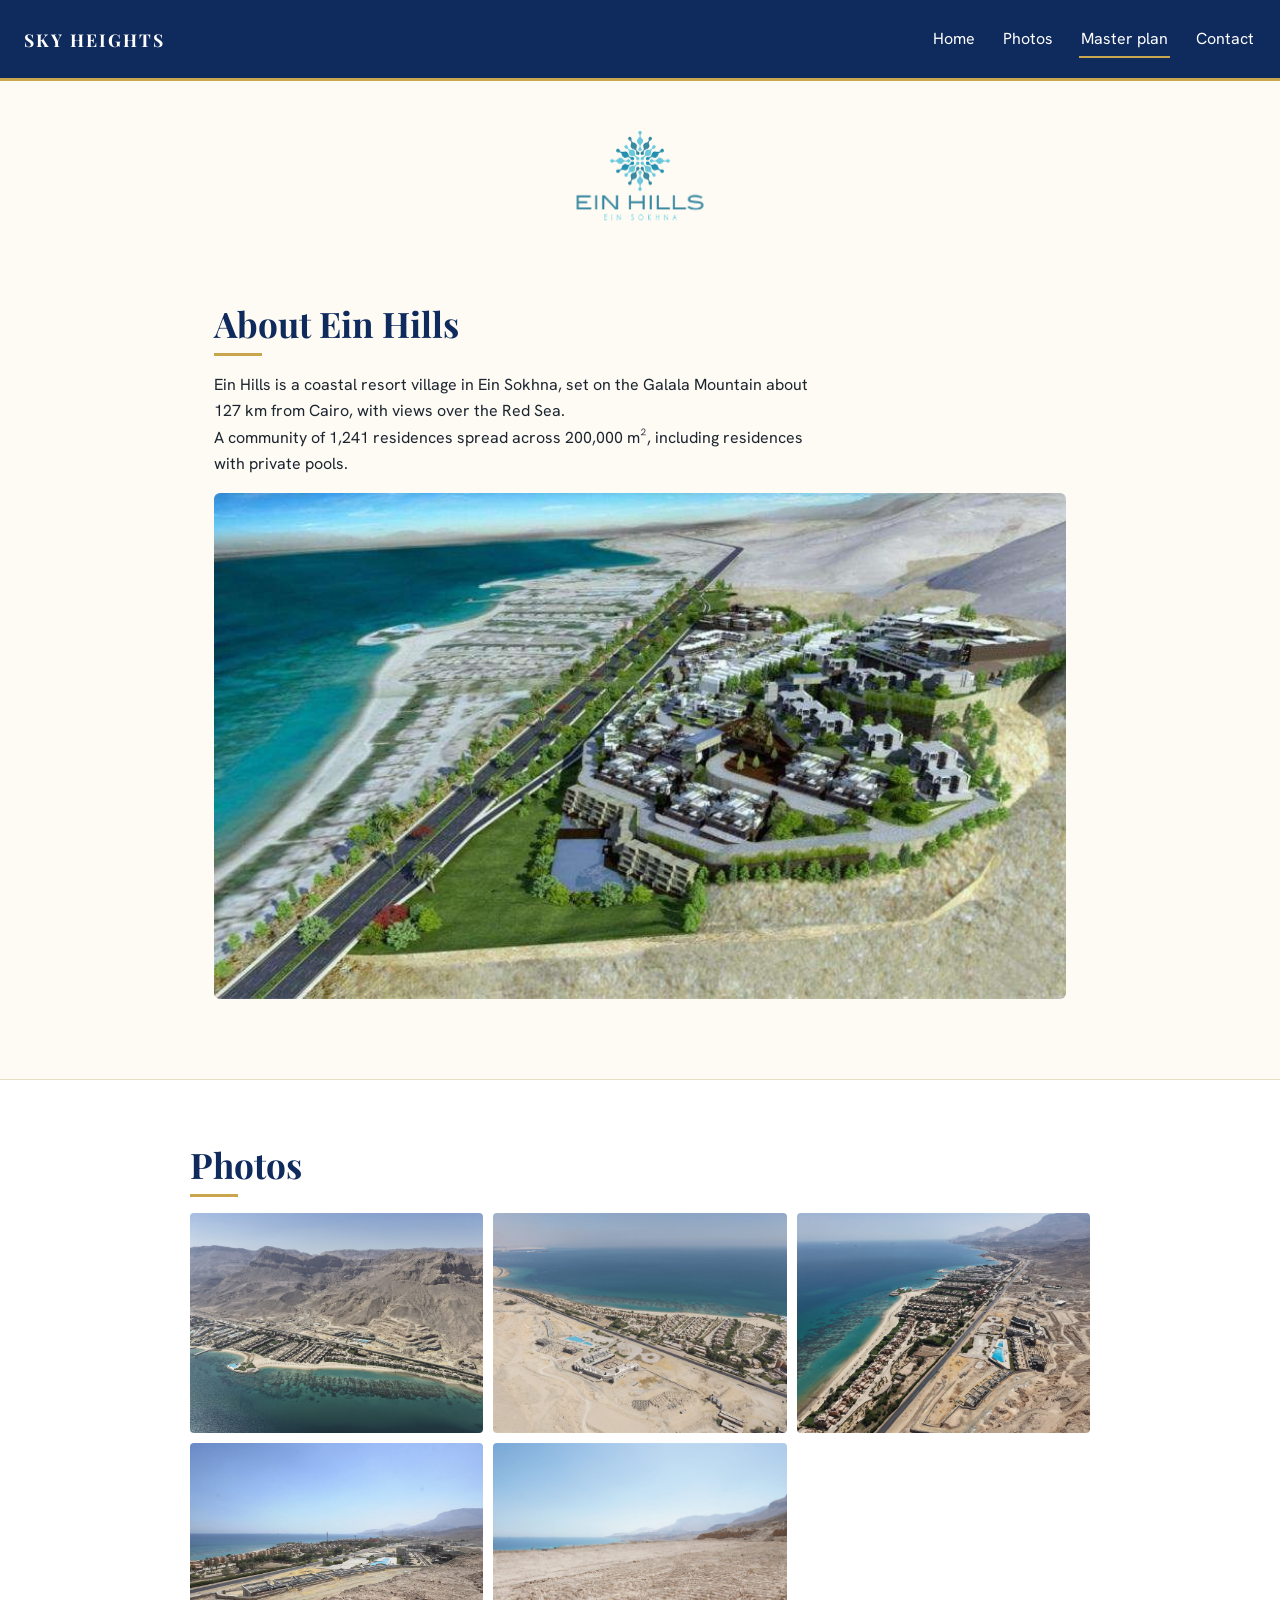
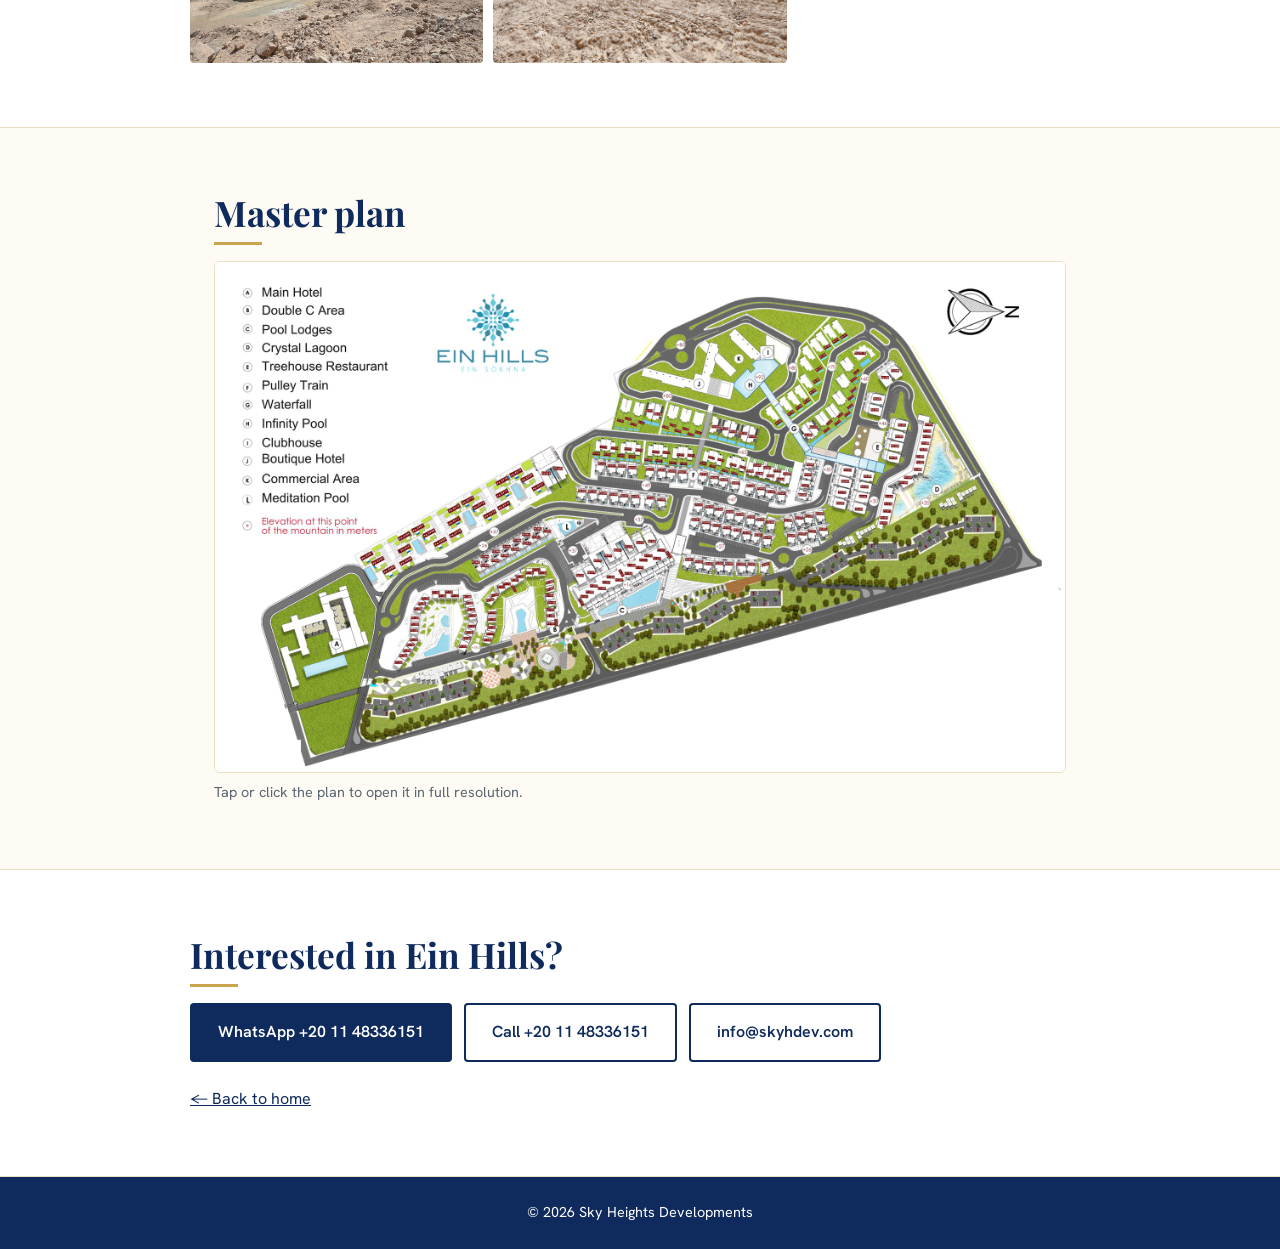
==== ein-hills.html @ 2462048b "Sky Heights Developments website Co-Authored-By: Claude Sonnet 5.5 <noreply@anthropic.com> Claude-Se" ====
<!DOCTYPE html>
<html lang="en">
<head>
  <meta charset="UTF-8">
  <meta name="viewport" content="width=device-width, initial-scale=1">
  <title>Ein Hills | Sky Heights Developments</title>
  <meta name="description" content="Ein Hills, a coastal resort village in Ein Sokhna on the Galala Mountain, about 127 km from Cairo, with views over the Red Sea.">
  <link rel="icon" type="image/png" sizes="32x32" href="favicon-32.png">
  <link rel="icon" type="image/png" sizes="192x192" href="favicon-192.png">
  <link rel="apple-touch-icon" href="apple-touch-icon.png">
  <link rel="preconnect" href="https://fonts.googleapis.com">
  <link rel="preconnect" href="https://fonts.gstatic.com" crossorigin>
  <link rel="stylesheet" href="https://fonts.googleapis.com/css2?family=Hanken+Grotesk:wght@400;500;600;700&family=Playfair+Display:wght@500;600;700&display=swap">
  <link rel="stylesheet" href="style.css">
  <script>document.documentElement.className += " js";</script>
</head>
<body>

  <a class="skip" href="#main">Skip to content</a>

  <header class="top">
    <a class="logo" href="index.html">Sky Heights</a>
    <nav>
      <a href="index.html">Home</a>
      <a href="#photos">Photos</a>
      <a href="#masterplan">Master plan</a>
      <a href="#contact">Contact</a>
    </nav>
  </header>

  <section class="page-hero">
    <img class="project-logo" src="Ein_Hills_Logo.png" alt="Ein Hills, Ein Sokhna">
  </section>

  <section id="main">
    <h2>About Ein Hills</h2>
    <p>Ein Hills is a coastal resort village in Ein Sokhna, set on the Galala Mountain about 127 km from Cairo, with views over the Red Sea.</p>
    <p>A community of 1,241 residences spread across 200,000 m², including residences with private pools.</p>
    <img class="render" src="ein-hills-render.jpg" width="826" height="490" alt="Ein Hills, aerial view of the project on the Red Sea coast (artist's impression)">
  </section>

  <section id="photos" class="alt">
    <h2>Photos</h2>
    <div class="gallery gallery-wide">
      <img src="ein-hills-1.jpg" loading="lazy" alt="Ein Hills: the coastline and the Galala Mountain from the air">
      <img src="ein-hills-2.jpg" loading="lazy" alt="Ein Hills: aerial view of the site beside the Red Sea">
      <img src="ein-hills-3.jpg" loading="lazy" alt="Ein Hills: aerial view along the Red Sea shore">
      <img src="ein-hills-4.jpg" loading="lazy" alt="Ein Hills: the site seen from the hillside">
      <img src="ein-hills-5.jpg" loading="lazy" alt="Ein Hills: the plateau above the Red Sea">
    </div>
  </section>

  <section id="masterplan">
    <h2>Master plan</h2>
    <a href="Ein-hills-masterplan-hires.jpg" target="_blank" rel="noopener">
      <img class="masterplan" src="Ein-hills-masterplan-web.jpg" width="2000" height="1200" alt="Ein Hills master plan, Ein Sokhna">
    </a>
    <p class="note">Tap or click the plan to open it in full resolution.</p>
  </section>

  <section id="contact" class="alt">
    <h2>Interested in Ein Hills?</h2>
    <div class="contact-actions">
      <a class="btn" href="https://wa.me/201148336151">WhatsApp +20 11 48336151</a>
      <a class="btn btn-outline" href="tel:+201148336151">Call +20 11 48336151</a>
      <a class="btn btn-outline" href="mailto:info@skyhdev.com">info@skyhdev.com</a>
    </div>
    <p class="back"><a href="index.html">&larr; Back to home</a></p>
  </section>

  <footer>&copy; 2026 Sky Heights Developments</footer>

  <script src="motion.js" defer></script>
</body>
</html>
---- style.css ----
:root { --navy: #0f2a5c; --gold: #c9a54e; --cream: #fdfbf3; }

* { box-sizing: border-box; margin: 0; padding: 0; }
body { font-family: "Hanken Grotesk", system-ui, -apple-system, "Segoe UI", Arial, sans-serif; color: #1c2430; line-height: 1.65; background: var(--cream); }
h1, h2, h3, .logo { font-family: "Playfair Display", Georgia, "Times New Roman", serif; }
a { color: inherit; text-decoration: none; }
.sr-only { position: absolute; width: 1px; height: 1px; overflow: hidden; clip: rect(0,0,0,0); }

.top { display: flex; justify-content: space-between; align-items: center; padding: 16px 24px; background: var(--navy); color: #fff; border-bottom: 3px solid var(--gold); }
.logo { font-weight: 700; font-size: 1.1rem; letter-spacing: 2px; text-transform: uppercase; white-space: nowrap; }
nav a { margin-left: 20px; white-space: nowrap; }
nav a:hover { color: var(--gold); }

@media (max-width: 700px) {
  .top { flex-direction: column; gap: 8px; padding: 12px 16px; }
  nav { display: flex; flex-wrap: wrap; justify-content: center; gap: 4px 16px; }
  nav a { margin-left: 0; font-size: .95rem; }
}

.hero-photo { display: block; overflow: hidden; border-top: 3px solid var(--gold); border-bottom: 3px solid var(--gold); background: var(--navy); }
.hero-photo img { display: block; width: 100%; height: clamp(260px, 44vw, 580px); object-fit: cover; object-position: 50% 62%; animation: rise 1.2s .5s ease both; transition: transform 1.2s ease; }
.hero-photo:hover img { transform: scale(1.03); }
.hero { text-align: center; padding: 40px 24px 48px; background: var(--cream); color: var(--navy); }
.hero-logo { width: min(420px, 85%); height: auto; display: block; margin: 0 auto 8px; }
.hero p { font-size: 1.2rem; margin-bottom: 28px; }
.btn { display: inline-block; padding: 12px 32px; background: var(--navy); color: #fff; border-radius: 4px; font-weight: 600; border: 2px solid var(--navy); }
.btn:hover { background: var(--gold); border-color: var(--gold); color: var(--navy); }

section { padding: 64px 24px; max-width: 900px; margin: 0 auto; }
section.alt { max-width: none; background: #fff; border-top: 1px solid #eadfc2; border-bottom: 1px solid #eadfc2; }
section.alt > * { max-width: 900px; margin-left: auto; margin-right: auto; }
h2 { margin-bottom: 16px; color: var(--navy); }
h2::after { content: ""; display: block; width: 48px; height: 3px; background: var(--gold); margin-top: 8px; }

.cards { display: grid; grid-template-columns: repeat(auto-fit, minmax(220px, 1fr)); gap: 20px; margin-top: 8px; }
.card { background: var(--cream); padding: 24px; border-radius: 6px; border: 1px solid #eadfc2;}
.card h3 { margin-bottom: 8px; color: var(--navy); }

.project-card { background: #fff; text-align: center; }
.project-logo { width: min(280px, 100%); height: auto; display: block; margin: 0 auto 12px; }

.page-hero { padding: 40px 24px 0; text-align: center; }
.project-card a, section p a { color: var(--navy); text-decoration: underline; }
section p a.btn { color: #fff; text-decoration: none; }

.masterplan { width: 100%; height: auto; display: block; border: 1px solid #eadfc2; border-radius: 6px; background: #fff; }
.note { font-size: .9rem; color: #5b6573; margin-top: 8px; }

.stack { display: grid; gap: 20px; }
.project-wide { padding: 24px; }
.project-wide p { margin-bottom: 14px; }
.gallery { display: grid; grid-template-columns: repeat(auto-fit, minmax(200px, 1fr)); gap: 10px; }
.gallery img { width: 100%; aspect-ratio: 4 / 3; object-fit: cover; border-radius: 4px; display: block; }
.gallery-wide { grid-template-columns: repeat(auto-fit, minmax(260px, 1fr)); }
.milestones { margin: 0 0 8px 20px; }
.milestones li { margin-bottom: 6px; }
.render { width: 100%; height: auto; display: block; border-radius: 6px; margin: 16px 0; }

#about h3 { color: var(--navy); margin-bottom: 12px; }
#about p { margin-bottom: 14px; }

footer { text-align: center; padding: 24px; background: var(--navy); color: #fff; font-size: .9rem; }

/* Motion */
@keyframes rise { from { opacity: 0; transform: translateY(24px); } to { opacity: 1; transform: none; } }
.hero-logo, .page-hero .project-logo { animation: rise 1s ease both; }
.hero .btn { animation: rise 1s .35s ease both; }

.js .reveal { opacity: 0; transform: translateY(28px); transition: opacity .8s ease, transform .8s ease; }
.js .reveal.in { opacity: 1; transform: none; }
.js .reveal h2::after { width: 0; transition: width .8s .3s ease; }
.js .reveal.in h2::after { width: 48px; }

.btn { transition: background .25s, border-color .25s, color .25s, transform .25s; }
.btn:hover { transform: translateY(-2px); }
.card { transition: transform .3s ease, box-shadow .3s ease; }
.card:hover { transform: translateY(-4px); box-shadow: 0 10px 24px rgba(15, 42, 92, .12); }
.gallery img { transition: transform .4s ease, box-shadow .4s ease; }
.gallery img:hover { transform: scale(1.03); box-shadow: 0 8px 20px rgba(15, 42, 92, .25); }
nav a { transition: color .2s; }

@media (prefers-reduced-motion: reduce) {
  *, *::before, *::after { animation: none !important; transition: none !important; }
  .js .reveal { opacity: 1; transform: none; }
  .js .reveal h2::after { width: 48px; }
}

/* More motion */
@keyframes drift { from { transform: scale(1); } to { transform: scale(1.08); } }
.hero-photo img { animation: rise 1.2s .5s ease both, drift 24s 1.7s ease-in-out infinite alternate; transition: none; }
.hero-photo:hover img { transform: none; }

.js .reveal .stag { opacity: 0; translate: 0 22px; }
.js .reveal.in .stag { opacity: 1; translate: 0 0; }
.js .stag { transition: opacity .8s ease var(--d, 0s), translate .8s cubic-bezier(.2, .7, .2, 1) var(--d, 0s), transform .4s ease 0s, box-shadow .4s ease 0s; }

nav a { position: relative; }
nav a::after { content: ""; position: absolute; left: 0; right: 0; bottom: -3px; height: 2px; background: var(--gold); transform: scaleX(0); transform-origin: left; transition: transform .3s ease; }
nav a:hover::after { transform: scaleX(1); }

.progress { position: fixed; top: 0; left: 0; right: 0; height: 3px; background: var(--gold); transform: scaleX(0); transform-origin: left; z-index: 20; pointer-events: none; }

@media (prefers-reduced-motion: reduce) {
  .js .reveal .stag { opacity: 1; translate: 0 0; }
  .progress { display: none; }
}

/* Type scale and line breaks */
h2 { font-size: clamp(1.6rem, 1.2rem + 1.6vw, 2.2rem); line-height: 1.2; text-wrap: balance; }
h3 { font-size: 1.25rem; line-height: 1.3; text-wrap: balance; }
p { text-wrap: pretty; }
#about p, .page-hero + section p { max-width: 68ch; }

/* Contact buttons */
.contact-actions { display: flex; flex-wrap: wrap; gap: 12px; margin-top: 16px; }
.contact-actions .btn { padding: 14px 26px; }
.btn-outline { background: transparent; color: var(--navy); }
.back { margin-top: 24px; }

/* Navigation: tap targets, current section, keyboard focus */
nav a { display: inline-block; padding: 10px 2px; }
nav a::after { bottom: 4px; }
nav a[aria-current="true"]::after { transform: scaleX(1); }
@media (max-width: 700px) { nav a { padding: 8px 2px; } }
a:focus-visible, .btn:focus-visible { outline: 3px solid var(--navy); outline-offset: 3px; border-radius: 2px; }
.top a:focus-visible, footer a:focus-visible { outline-color: var(--gold); }
.skip { position: absolute; left: 12px; top: -60px; z-index: 30; padding: 10px 16px; background: var(--gold); color: var(--navy); font-weight: 600; border-radius: 4px; }
.skip:focus { top: 12px; }
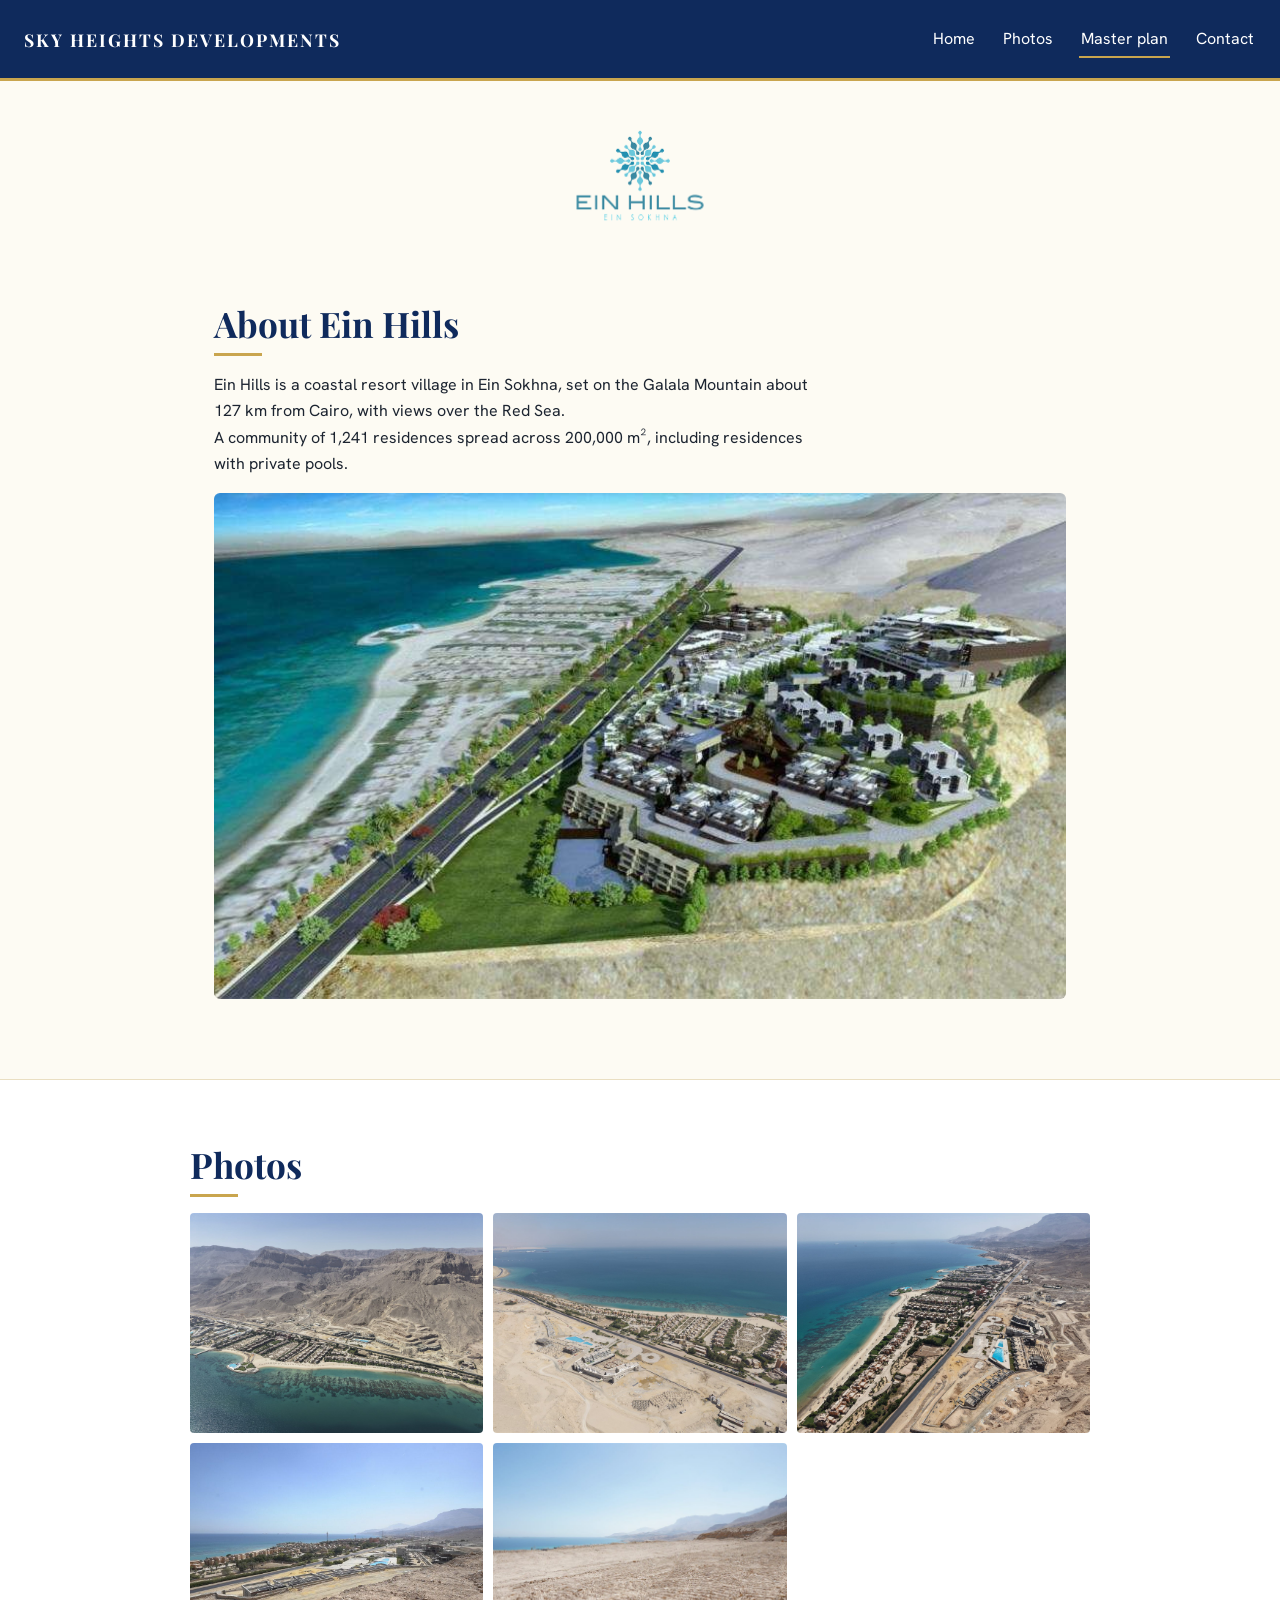
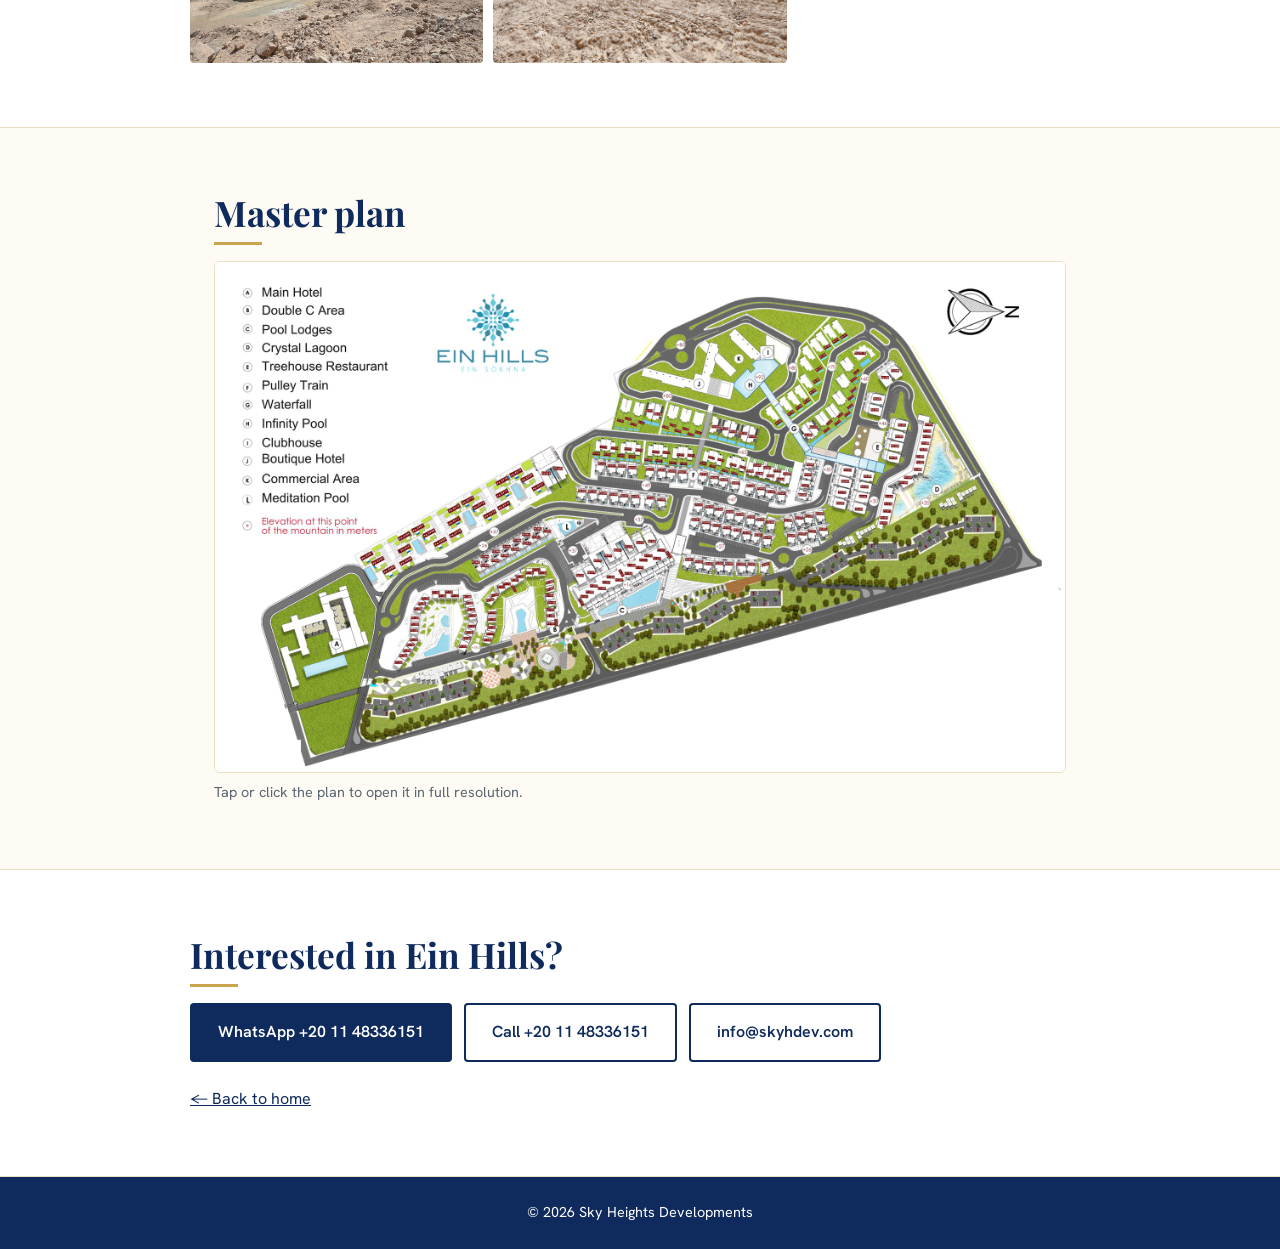
==== commit 6c3e4f13: "Show the full company name in the header Co-Authored-By: Claude Sonnet 5.5 <noreply@anthropic.com> C" ====
--- a/ein-hills.html
+++ b/ein-hills.html
@@ -19,7 +19,7 @@
   <a class="skip" href="#main">Skip to content</a>
 
   <header class="top">
-    <a class="logo" href="index.html">Sky Heights</a>
+    <a class="logo" href="index.html">Sky Heights Developments</a>
     <nav>
       <a href="index.html">Home</a>
       <a href="#photos">Photos</a>
--- a/style.css
+++ b/style.css
@@ -126,3 +126,5 @@
 .top a:focus-visible, footer a:focus-visible { outline-color: var(--gold); }
 .skip { position: absolute; left: 12px; top: -60px; z-index: 30; padding: 10px 16px; background: var(--gold); color: var(--navy); font-weight: 600; border-radius: 4px; }
 .skip:focus { top: 12px; }
+
+@media (max-width: 700px) { .logo { font-size: .95rem; letter-spacing: 1.5px; } }
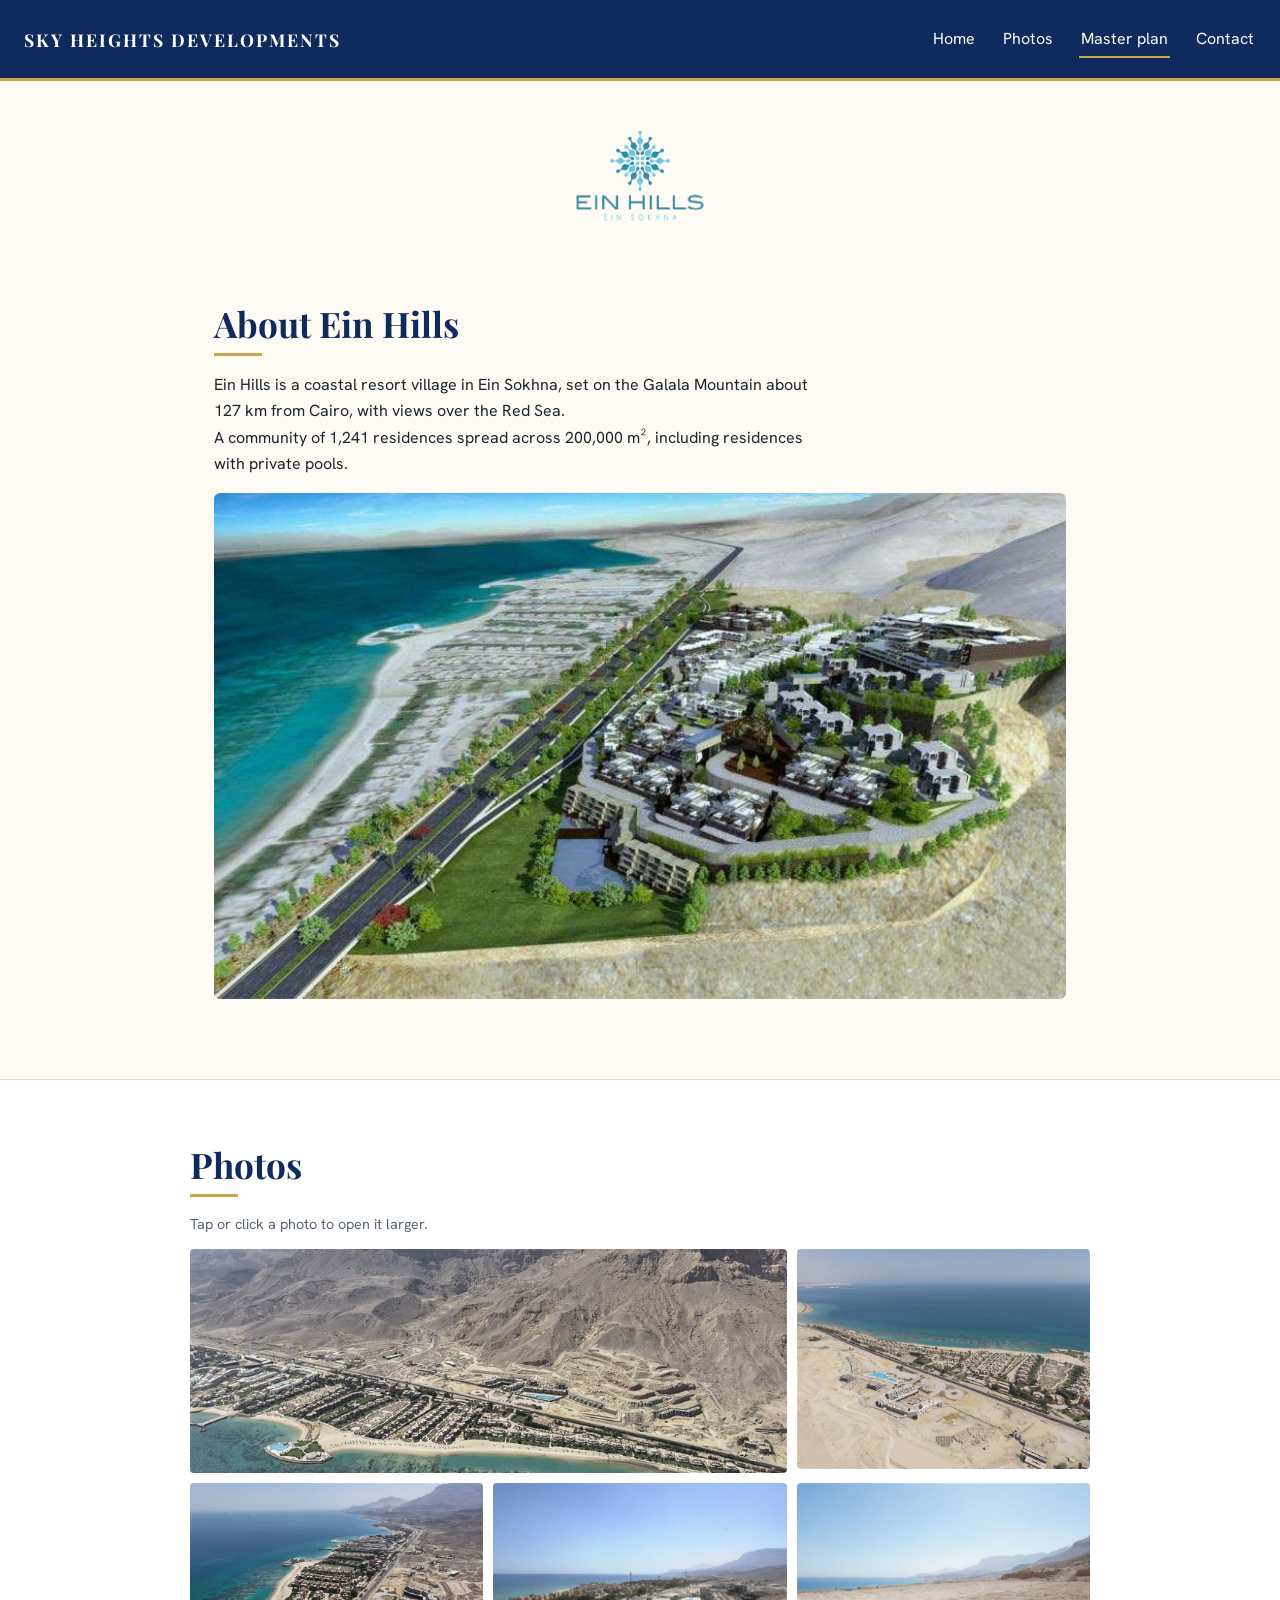
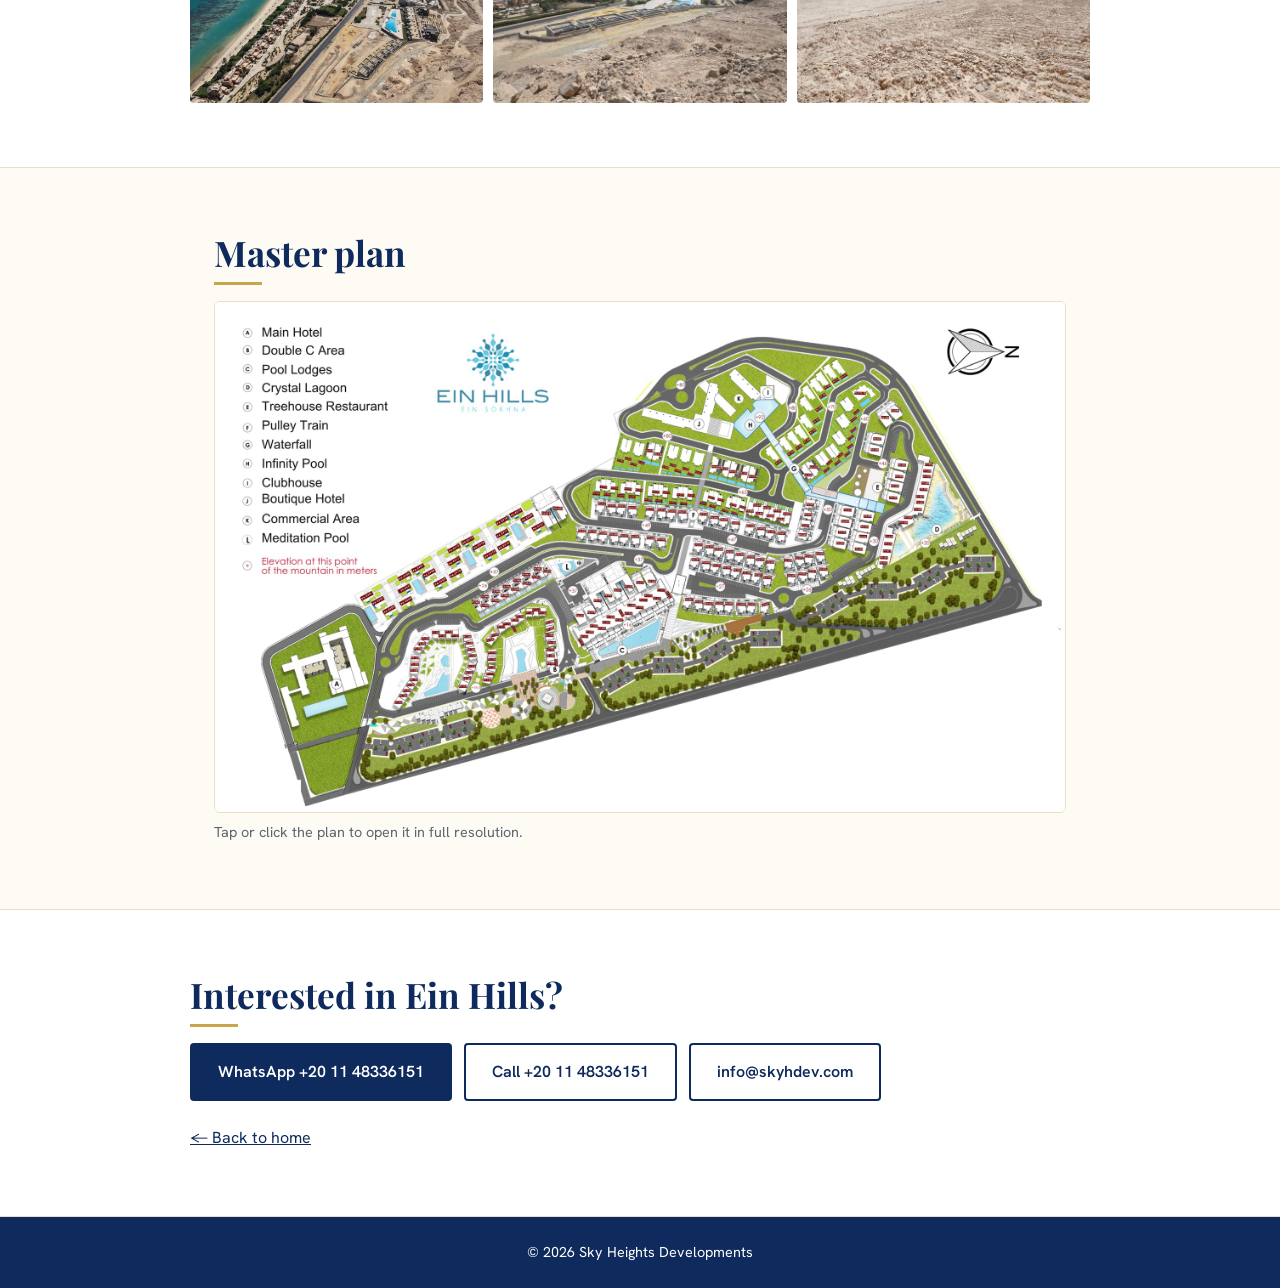
==== commit 014d4003: "Add milestones timeline, clickable Ein Hills photos, smaller photo copies, polish Co-Authored-By: Cl" ====
--- a/ein-hills.html
+++ b/ein-hills.html
@@ -29,7 +29,7 @@
   </header>
 
   <section class="page-hero">
-    <img class="project-logo" src="Ein_Hills_Logo.png" alt="Ein Hills, Ein Sokhna">
+    <img class="project-logo" src="Ein_Hills_Logo.png" width="564" height="212" alt="Ein Hills, Ein Sokhna">
   </section>
 
   <section id="main">
@@ -41,12 +41,13 @@
 
   <section id="photos" class="alt">
     <h2>Photos</h2>
+    <p class="note">Tap or click a photo to open it larger.</p>
     <div class="gallery gallery-wide">
-      <img src="ein-hills-1.jpg" loading="lazy" alt="Ein Hills: the coastline and the Galala Mountain from the air">
-      <img src="ein-hills-2.jpg" loading="lazy" alt="Ein Hills: aerial view of the site beside the Red Sea">
-      <img src="ein-hills-3.jpg" loading="lazy" alt="Ein Hills: aerial view along the Red Sea shore">
-      <img src="ein-hills-4.jpg" loading="lazy" alt="Ein Hills: the site seen from the hillside">
-      <img src="ein-hills-5.jpg" loading="lazy" alt="Ein Hills: the plateau above the Red Sea">
+      <a href="ein-hills-1.jpg" target="_blank" rel="noopener"><img src="ein-hills-1-800.jpg" srcset="ein-hills-1-800.jpg 800w, ein-hills-1.jpg 1600w" sizes="(min-width: 900px) 33vw, 100vw" width="800" height="600" loading="lazy" alt="Ein Hills: the coastline and the Galala Mountain from the air"></a>
+      <a href="ein-hills-2.jpg" target="_blank" rel="noopener"><img src="ein-hills-2-800.jpg" srcset="ein-hills-2-800.jpg 800w, ein-hills-2.jpg 1600w" sizes="(min-width: 900px) 33vw, 100vw" width="800" height="600" loading="lazy" alt="Ein Hills: aerial view of the site beside the Red Sea"></a>
+      <a href="ein-hills-3.jpg" target="_blank" rel="noopener"><img src="ein-hills-3-800.jpg" srcset="ein-hills-3-800.jpg 800w, ein-hills-3.jpg 1600w" sizes="(min-width: 900px) 33vw, 100vw" width="800" height="600" loading="lazy" alt="Ein Hills: aerial view along the Red Sea shore"></a>
+      <a href="ein-hills-4.jpg" target="_blank" rel="noopener"><img src="ein-hills-4-800.jpg" srcset="ein-hills-4-800.jpg 800w, ein-hills-4.jpg 1600w" sizes="(min-width: 900px) 33vw, 100vw" width="800" height="450" loading="lazy" alt="Ein Hills: the site seen from the hillside"></a>
+      <a href="ein-hills-5.jpg" target="_blank" rel="noopener"><img src="ein-hills-5-800.jpg" srcset="ein-hills-5-800.jpg 800w, ein-hills-5.jpg 1600w" sizes="(min-width: 900px) 33vw, 100vw" width="800" height="450" loading="lazy" alt="Ein Hills: the plateau above the Red Sea"></a>
     </div>
   </section>
 
--- a/style.css
+++ b/style.css
@@ -128,3 +128,20 @@
 .skip:focus { top: 12px; }
 
 @media (max-width: 700px) { .logo { font-size: .95rem; letter-spacing: 1.5px; } }
+
+/* Milestones timeline */
+.timeline { list-style: none; margin: 8px 0 0; padding: 0 0 0 28px; position: relative; max-width: 68ch; }
+.timeline::before { content: ""; position: absolute; left: 6px; top: 10px; bottom: 10px; width: 2px; background: var(--gold); }
+.timeline li { position: relative; display: grid; grid-template-columns: 4.5rem 1fr; gap: 12px; align-items: baseline; margin-bottom: 14px; }
+.timeline li::before { content: ""; position: absolute; left: -28px; top: .55em; width: 14px; height: 14px; border-radius: 50%; background: var(--cream); border: 3px solid var(--gold); }
+.timeline .yr { font-family: "Playfair Display", Georgia, serif; font-weight: 700; font-size: 1.25rem; color: var(--navy); }
+
+/* Ein Hills photo grid: 5 photos fill two rows evenly; photos are links */
+.gallery a { display: block; line-height: 0; border-radius: 4px; }
+.gallery a img { width: 100%; height: auto; }
+@media (min-width: 900px) {
+  #photos .gallery { grid-template-columns: repeat(3, 1fr); }
+  #photos .gallery a:first-child { grid-column: span 2; }
+  #photos .gallery a:first-child img { aspect-ratio: 8 / 3; }
+}
+#photos .note { margin-top: 0; margin-bottom: 12px; }
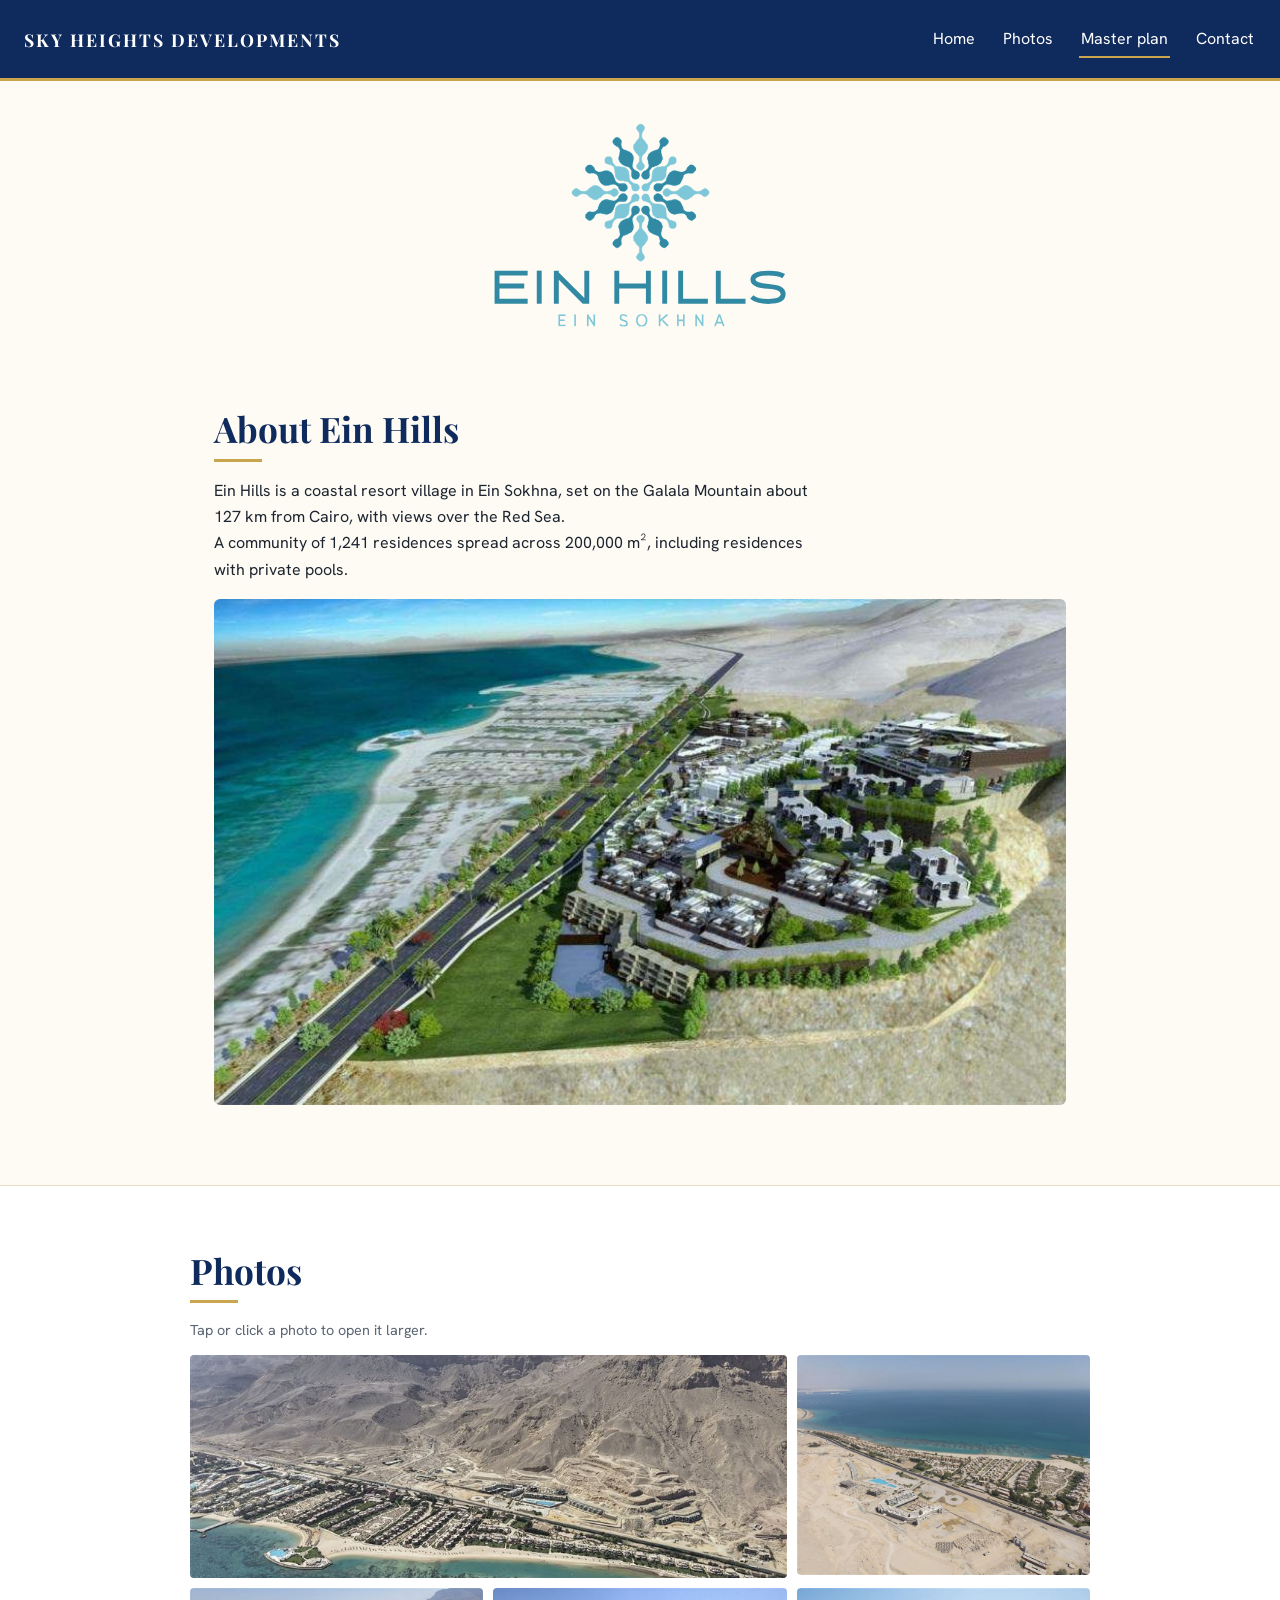
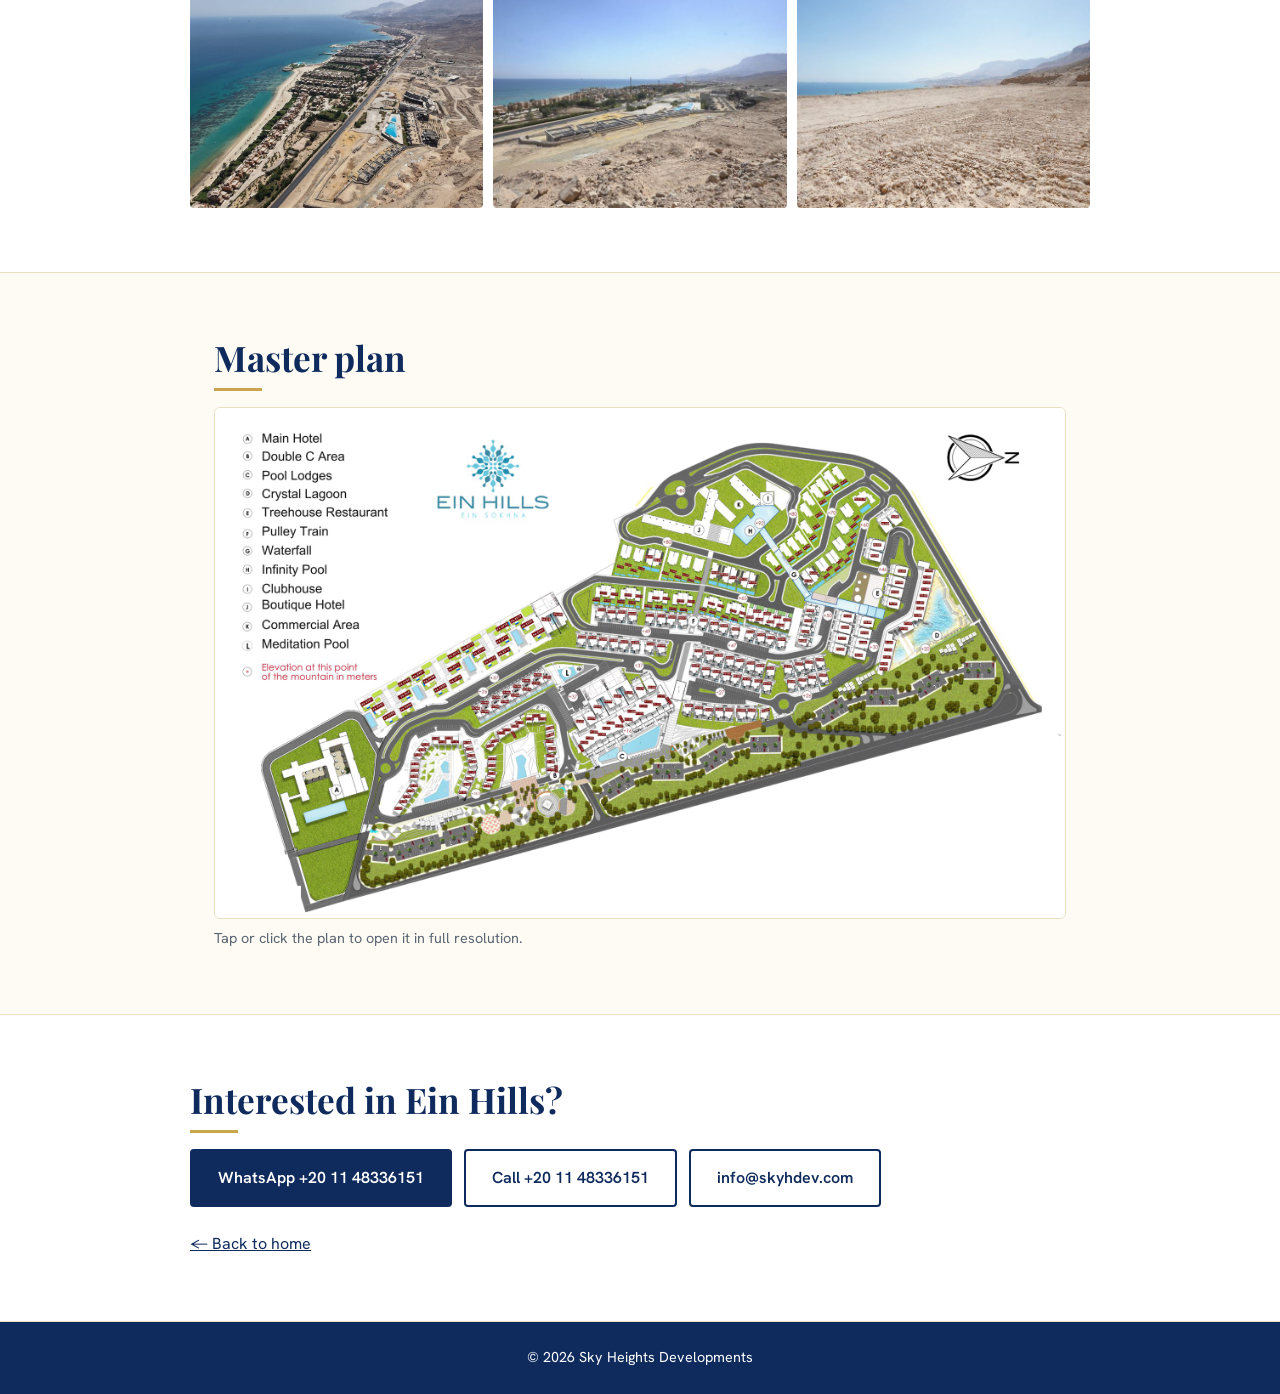
==== commit 59dc820b: "Use sharp vector Ein Hills logo Co-Authored-By: Claude Sonnet 5.5 <noreply@anthropic.com> Claude-Ses" ====
--- a/ein-hills.html
+++ b/ein-hills.html
@@ -29,7 +29,7 @@
   </header>
 
   <section class="page-hero">
-    <img class="project-logo" src="Ein_Hills_Logo.png" width="564" height="212" alt="Ein Hills, Ein Sokhna">
+    <img class="project-logo" src="Ein_Hills_Logo.svg" width="263" height="185" alt="Ein Hills, Ein Sokhna">
   </section>
 
   <section id="main">
--- a/style.css
+++ b/style.css
@@ -37,7 +37,7 @@
 .card h3 { margin-bottom: 8px; color: var(--navy); }
 
 .project-card { background: #fff; text-align: center; }
-.project-logo { width: min(280px, 100%); height: auto; display: block; margin: 0 auto 12px; }
+.project-logo { width: min(300px, 100%); height: auto; display: block; margin: 0 auto 12px; }
 
 .page-hero { padding: 40px 24px 0; text-align: center; }
 .project-card a, section p a { color: var(--navy); text-decoration: underline; }
